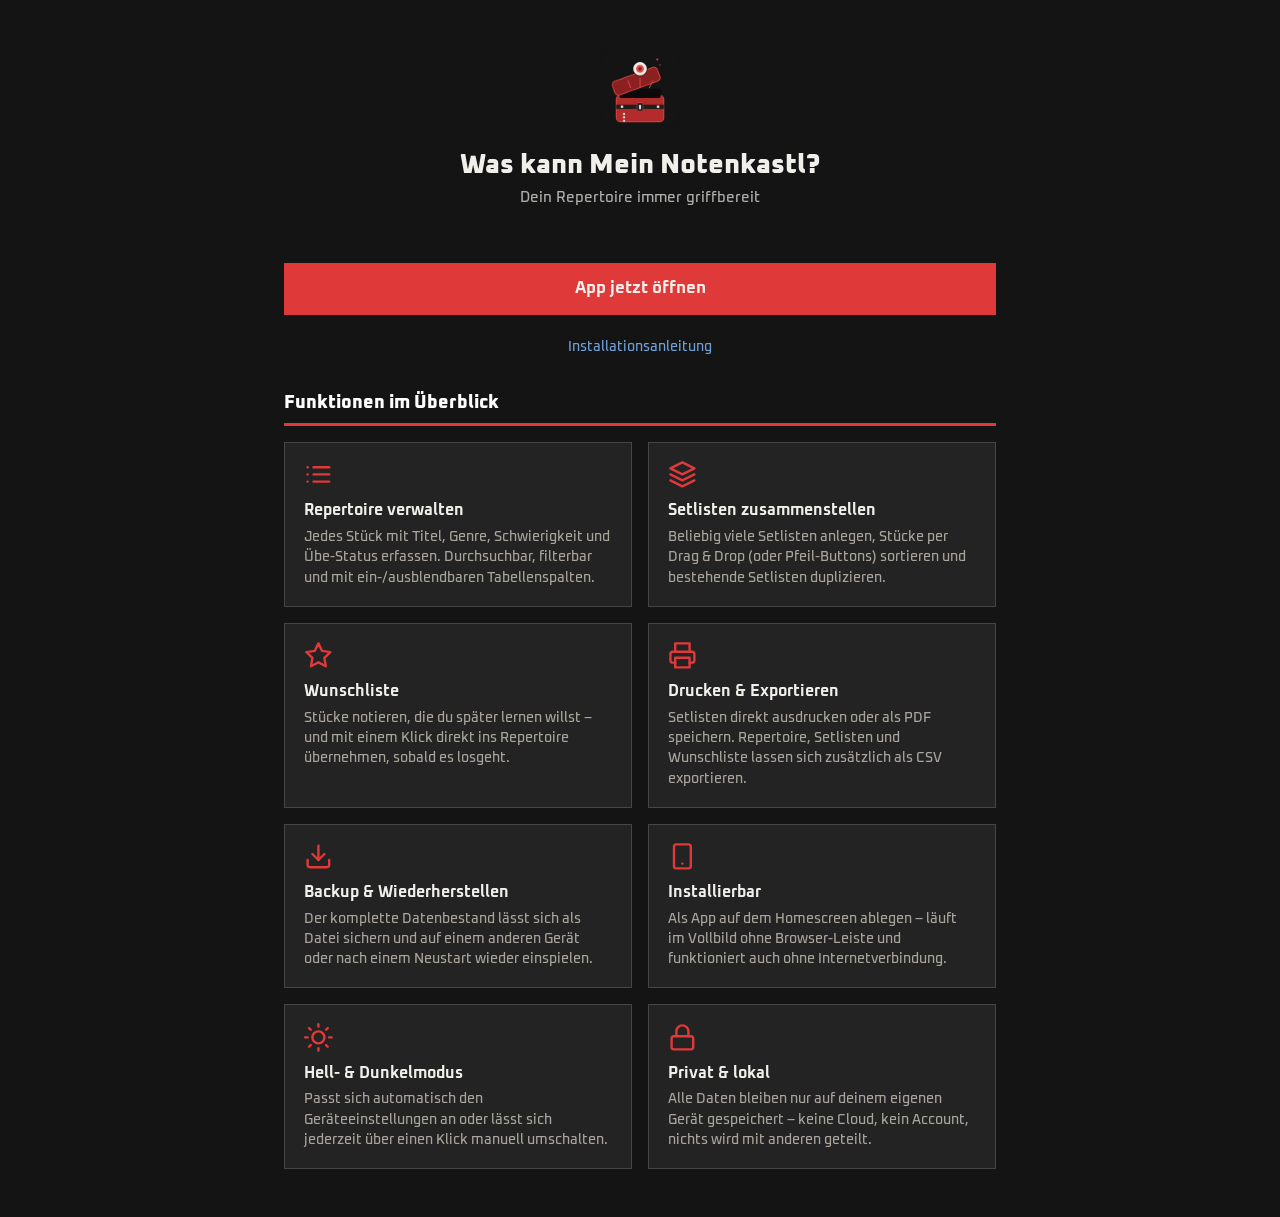
==== funktionen.html @ 83143ffe "Add feature overview page, cross-link with install guide" ====
<!DOCTYPE html>
<html lang="de" data-theme="dark">
<head>
<meta charset="UTF-8">
<meta name="viewport" content="width=device-width, initial-scale=1.0">
<title>Mein Notenkastl – Was die App kann</title>
<meta name="description" content="Ein Überblick über alle Funktionen von Mein Notenkastl">
<link rel="preconnect" href="https://fonts.googleapis.com">
<link rel="preconnect" href="https://fonts.gstatic.com" crossorigin>
<link href="https://fonts.googleapis.com/css2?family=Oxanium:wght@400;500;600;700;800&display=swap" rel="stylesheet">
<link rel="stylesheet" href="style.css">
<link rel="icon" type="image/png" sizes="48x48" href="Icons/icon-48-mdpi.png">
<style>
  .guide { max-width: 760px; margin: 0 auto; padding: 2rem 1.5rem 3rem; }

  .hero { text-align: center; padding: 1rem 0 2rem; }
  .hero .logo { width: 5rem; height: 5rem; }
  .hero h1 { font-size: 1.7rem; font-weight: 800; margin: 1rem 0 0.3rem; }
  .hero .tagline { font-size: 0.95rem; opacity: 0.7; margin: 0; }

  .cta {
    display: block;
    text-align: center;
    text-decoration: none;
    background: var(--accent);
    color: var(--header-text);
    border: 1px solid var(--accent);
    font-weight: 700;
    font-size: 1.05rem;
    padding: 0.9rem 1.5rem;
    margin: 1.5rem 0;
  }
  .cta:hover { background: var(--accent-dark); }

  .cta-links {
    display: flex;
    justify-content: center;
    gap: 1.2rem;
    font-size: 0.85rem;
    margin: 0 0 2rem;
  }
  .cta-links a { color: var(--info); text-decoration: none; }
  .cta-links a:hover { text-decoration: underline; }

  h2.section-title {
    font-size: 1.15rem;
    font-weight: 800;
    color: var(--heading);
    margin: 2.2rem 0 1rem;
    padding-bottom: 0.5rem;
    border-bottom: 3px solid var(--accent);
  }

  .features { display: grid; grid-template-columns: 1fr 1fr; gap: 1rem; }
  .feature-card {
    background: var(--paper);
    border: 1px solid var(--border);
    padding: 1.1rem 1.2rem;
  }
  .feature-card .icon {
    width: 1.8rem;
    height: 1.8rem;
    color: var(--accent);
    margin-bottom: 0.6rem;
  }
  .feature-card h3 {
    font-size: 0.98rem;
    font-weight: 700;
    margin: 0 0 0.4rem;
  }
  .feature-card p {
    font-size: 0.85rem;
    color: var(--text-muted);
    margin: 0;
    line-height: 1.5;
  }

  @media (max-width: 560px) {
    .features { grid-template-columns: 1fr; }
  }
</style>
</head>
<body>

<div class="guide">
  <div class="hero">
    <img class="logo" src="Icons/icon-192-xxxhdpi.png" alt="Mein Notenkastl Logo">
    <h1>Was kann Mein Notenkastl?</h1>
    <p class="tagline">Dein Repertoire immer griffbereit</p>
  </div>

  <a class="cta" href="https://schmittsteffen.github.io/mein-notenkastl/">App jetzt öffnen</a>
  <div class="cta-links">
    <a href="installieren.html">Installationsanleitung</a>
  </div>

  <h2 class="section-title">Funktionen im Überblick</h2>
  <div class="features">
    <div class="feature-card">
      <svg class="icon" viewBox="0 0 24 24" fill="none" stroke="currentColor" stroke-width="2" stroke-linecap="round" stroke-linejoin="round" aria-hidden="true"><line x1="8" y1="6" x2="21" y2="6"/><line x1="8" y1="12" x2="21" y2="12"/><line x1="8" y1="18" x2="21" y2="18"/><line x1="3" y1="6" x2="3.01" y2="6"/><line x1="3" y1="12" x2="3.01" y2="12"/><line x1="3" y1="18" x2="3.01" y2="18"/></svg>
      <h3>Repertoire verwalten</h3>
      <p>Jedes Stück mit Titel, Genre, Schwierigkeit und Übe-Status erfassen. Durchsuchbar, filterbar und mit ein-/ausblendbaren Tabellenspalten.</p>
    </div>
    <div class="feature-card">
      <svg class="icon" viewBox="0 0 24 24" fill="none" stroke="currentColor" stroke-width="2" stroke-linecap="round" stroke-linejoin="round" aria-hidden="true"><polygon points="12 2 2 7 12 12 22 7 12 2"/><polyline points="2 17 12 22 22 17"/><polyline points="2 12 12 17 22 12"/></svg>
      <h3>Setlisten zusammenstellen</h3>
      <p>Beliebig viele Setlisten anlegen, Stücke per Drag &amp; Drop (oder Pfeil-Buttons) sortieren und bestehende Setlisten duplizieren.</p>
    </div>
    <div class="feature-card">
      <svg class="icon" viewBox="0 0 24 24" fill="none" stroke="currentColor" stroke-width="2" stroke-linecap="round" stroke-linejoin="round" aria-hidden="true"><polygon points="12 2 15.09 8.26 22 9.27 17 14.14 18.18 21.02 12 17.77 5.82 21.02 7 14.14 2 9.27 8.91 8.26 12 2"/></svg>
      <h3>Wunschliste</h3>
      <p>Stücke notieren, die du später lernen willst – und mit einem Klick direkt ins Repertoire übernehmen, sobald es losgeht.</p>
    </div>
    <div class="feature-card">
      <svg class="icon" viewBox="0 0 24 24" fill="none" stroke="currentColor" stroke-width="2" stroke-linecap="round" stroke-linejoin="round" aria-hidden="true"><polyline points="6 9 6 2 18 2 18 9"/><path d="M6 18H4a2 2 0 0 1-2-2v-5a2 2 0 0 1 2-2h16a2 2 0 0 1 2 2v5a2 2 0 0 1-2 2h-2"/><rect x="6" y="14" width="12" height="8"/></svg>
      <h3>Drucken &amp; Exportieren</h3>
      <p>Setlisten direkt ausdrucken oder als PDF speichern. Repertoire, Setlisten und Wunschliste lassen sich zusätzlich als CSV exportieren.</p>
    </div>
    <div class="feature-card">
      <svg class="icon" viewBox="0 0 24 24" fill="none" stroke="currentColor" stroke-width="2" stroke-linecap="round" stroke-linejoin="round" aria-hidden="true"><path d="M21 15v4a2 2 0 0 1-2 2H5a2 2 0 0 1-2-2v-4"/><polyline points="7 10 12 15 17 10"/><line x1="12" y1="15" x2="12" y2="3"/></svg>
      <h3>Backup &amp; Wiederherstellen</h3>
      <p>Der komplette Datenbestand lässt sich als Datei sichern und auf einem anderen Gerät oder nach einem Neustart wieder einspielen.</p>
    </div>
    <div class="feature-card">
      <svg class="icon" viewBox="0 0 24 24" fill="none" stroke="currentColor" stroke-width="2" stroke-linecap="round" stroke-linejoin="round" aria-hidden="true"><rect x="5" y="2" width="14" height="20" rx="2"/><line x1="12" y1="18" x2="12.01" y2="18"/></svg>
      <h3>Installierbar</h3>
      <p>Als App auf dem Homescreen ablegen – läuft im Vollbild ohne Browser-Leiste und funktioniert auch ohne Internetverbindung.</p>
    </div>
    <div class="feature-card">
      <svg class="icon" viewBox="0 0 24 24" fill="none" stroke="currentColor" stroke-width="2" stroke-linecap="round" stroke-linejoin="round" aria-hidden="true"><circle cx="12" cy="12" r="5"/><line x1="12" y1="1" x2="12" y2="3"/><line x1="12" y1="21" x2="12" y2="23"/><line x1="4.22" y1="4.22" x2="5.64" y2="5.64"/><line x1="18.36" y1="18.36" x2="19.78" y2="19.78"/><line x1="1" y1="12" x2="3" y2="12"/><line x1="21" y1="12" x2="23" y2="12"/><line x1="4.22" y1="19.78" x2="5.64" y2="18.36"/><line x1="18.36" y1="5.64" x2="19.78" y2="4.22"/></svg>
      <h3>Hell- &amp; Dunkelmodus</h3>
      <p>Passt sich automatisch den Geräteeinstellungen an oder lässt sich jederzeit über einen Klick manuell umschalten.</p>
    </div>
    <div class="feature-card">
      <svg class="icon" viewBox="0 0 24 24" fill="none" stroke="currentColor" stroke-width="2" stroke-linecap="round" stroke-linejoin="round" aria-hidden="true"><rect x="3" y="11" width="18" height="11" rx="2" ry="2"/><path d="M7 11V7a5 5 0 0 1 10 0v4"/></svg>
      <h3>Privat &amp; lokal</h3>
      <p>Alle Daten bleiben nur auf deinem eigenen Gerät gespeichert – keine Cloud, kein Account, nichts wird mit anderen geteilt.</p>
    </div>
  </div>
</div>

</body>
</html>
---- style.css ----
:root {
  --wood-dark: #0d0d0d;
  --wood: #1e1e1e;
  --wood-light: #2c2c2c;
  --cream: #c7c7c7;
  --cream-dark: #d9d9d9;
  --paper: #e9e9e9;
  --accent: #b3241f;
  --accent-dark: #961e1a;
  --info: #4a7bb2;
  --info-dark: #3c6491;
  --gold: #b8860b;
  --green: #5c6e38;
  --green-dark: #4b5a2d;
  --danger: #d9821b;
  --danger-dark: #b96e14;
  --text: #161616;
  --text-muted: #5a5a5a;
  --border: #4a4a4a;
  --shadow: 0 2px 5px rgba(0, 0, 0, 0.18);
  --radius: 0;
  --header-text: #f2f0ec;
  --heading: #121212;
}

:root[data-theme="dark"] {
  --heading: #ffffff;
  --wood-dark: #0a0a0a;
  --wood: #161616;
  --wood-light: #242424;
  --cream: #141414;
  --cream-dark: #1e1e1e;
  --paper: #232323;
  --accent: #e0393a;
  --accent-dark: #c72e2f;
  --info: #6ea0d6;
  --info-dark: #5688bd;
  --gold: #d9ac3f;
  --green: #82a24c;
  --green-dark: #6c8a3a;
  --danger: #f0982e;
  --danger-dark: #d47f1c;
  --text: #f0efe9;
  --text-muted: #a8a49b;
  --border: #454545;
  --shadow: 0 2px 8px rgba(0, 0, 0, 0.55);
}

* { box-sizing: border-box; }

.icon {
  width: 1em;
  height: 1em;
  flex-shrink: 0;
  vertical-align: -0.15em;
}

html, body {
  margin: 0;
  padding: 0;
  background: var(--cream);
  color: var(--text);
  font-family: "Oxanium", "Segoe UI", Verdana, sans-serif;
  font-weight: 500;
}

@media (prefers-reduced-motion: no-preference) {
  html, body { transition: background-color 0.2s ease, color 0.2s ease; }
  .table-wrap, .setlist-sidebar, .setlist-main, .modal, thead th,
  #setlist-songs li, .toolbar input, .toolbar select {
    transition: background-color 0.2s ease, color 0.2s ease, border-color 0.2s ease;
  }
}

button {
  font-family: inherit;
  cursor: pointer;
}

input, select, textarea {
  font-family: inherit;
  font-size: 0.95rem;
}

/* ---------- Header ---------- */
.topbar {
  display: flex;
  align-items: center;
  gap: 1.5rem;
  background: linear-gradient(135deg, var(--wood-dark), var(--wood));
  color: var(--header-text);
  padding: 0.9rem 1.5rem;
  border-bottom: 3px solid var(--accent);
  flex-wrap: wrap;
}

.brand {
  display: flex;
  align-items: center;
  gap: 0.75rem;
}

.brand .logo {
  width: 2.6rem;
  height: 2.6rem;
  flex-shrink: 0;
}

.brand-text {
  display: flex;
  flex-direction: column;
  gap: 0.1rem;
}

.brand-text h1 {
  font-size: 1.25rem;
  font-weight: 800;
  letter-spacing: 0.01em;
  margin: 0;
  white-space: nowrap;
}

.tagline {
  margin: 0;
  font-size: 0.72rem;
  font-weight: 500;
  color: var(--header-text);
  opacity: 0.65;
  white-space: nowrap;
}

.tabs {
  display: flex;
  gap: 0.5rem;
  flex: 1;
}

.tab-btn {
  background: transparent;
  border: 1px solid rgba(255, 255, 255, 0.4);
  color: var(--header-text);
  padding: 0.45rem 1rem;
  border-radius: var(--radius);
  font-size: 0.95rem;
  font-weight: 600;
  transition: background 0.15s ease;
}

.tab-btn:hover {
  background: rgba(255, 255, 255, 0.12);
}

.tab-btn.active {
  background: var(--accent);
  border-color: var(--accent);
  color: var(--header-text);
  font-weight: 700;
}

.io-actions {
  display: flex;
  gap: 0.5rem;
}

.io-actions button {
  display: inline-flex;
  align-items: center;
  gap: 0.4rem;
  background: rgba(255, 255, 255, 0.08);
  border: 1px solid rgba(255, 255, 255, 0.35);
  color: var(--header-text);
  padding: 0.4rem 0.8rem;
  border-radius: var(--radius);
  font-size: 0.85rem;
  font-weight: 600;
}

.io-actions button:hover {
  background: rgba(255, 255, 255, 0.2);
}

#btn-theme-toggle {
  font-size: 1.05rem;
  padding: 0.35rem 0.7rem;
  line-height: 1;
}

/* ---------- Main / Views ---------- */
main {
  max-width: 1100px;
  margin: 0 auto;
  padding: 1.5rem;
}

.view { display: none; }
.view.active { display: block; }

.empty-hint {
  color: var(--text-muted);
  padding: 1.5rem 0;
  text-align: center;
}

/* ---------- Toolbar / Filters ---------- */
.toolbar {
  display: flex;
  flex-wrap: wrap;
  gap: 0.6rem;
  margin-bottom: 1.2rem;
  align-items: center;
}

.toolbar input[type="search"] {
  flex: 1;
  min-width: 200px;
  padding: 0.5rem 0.8rem;
  border: 1px solid var(--border);
  border-radius: var(--radius);
  background: var(--paper);
  color: var(--text);
}

.toolbar select {
  padding: 0.5rem 0.6rem;
  border: 1px solid var(--border);
  border-radius: var(--radius);
  background: var(--paper);
  color: var(--text);
}

button.primary {
  background: var(--accent);
  color: var(--header-text);
  border: 1px solid var(--accent);
  padding: 0.55rem 1.1rem;
  border-radius: var(--radius);
  font-weight: 700;
  letter-spacing: 0.01em;
}

button.primary:hover { background: var(--accent-dark); border-color: var(--accent-dark); }

button.danger {
  background: transparent;
  color: var(--danger);
  border: 1px solid var(--danger);
  padding: 0.4rem 0.8rem;
  border-radius: var(--radius);
  font-weight: 600;
}

button.danger:hover { background: var(--danger); color: var(--header-text); }

.full-width { width: 100%; }

.toolbar button:not(.primary) {
  display: inline-flex;
  align-items: center;
  gap: 0.4rem;
  background: transparent;
  border: 1px solid var(--border);
  color: var(--text);
  padding: 0.5rem 0.8rem;
  border-radius: var(--radius);
  font-weight: 600;
  font-size: 0.85rem;
  white-space: nowrap;
}
.toolbar button:not(.primary):hover { background: var(--cream-dark); }

/* ---------- Spalten-Picker ---------- */
.column-picker-wrap { position: relative; }

.popover {
  position: absolute;
  top: calc(100% + 0.4rem);
  left: 0;
  z-index: 30;
  background: var(--paper);
  border: 1px solid var(--border);
  border-radius: var(--radius);
  box-shadow: var(--shadow);
  padding: 0.7rem 0.9rem;
  min-width: 180px;
}

.popover label {
  display: flex;
  align-items: center;
  gap: 0.5rem;
  padding: 0.3rem 0;
  font-size: 0.9rem;
  color: var(--text);
  cursor: pointer;
  white-space: nowrap;
}

/* ---------- Bulk-Aktionen ---------- */
.bulk-actions[hidden] { display: none; }

.bulk-actions {
  display: flex;
  flex-wrap: wrap;
  align-items: center;
  gap: 0.7rem;
  background: var(--cream-dark);
  border: 1px solid var(--border);
  border-radius: var(--radius);
  padding: 0.6rem 0.9rem;
  margin-bottom: 0.8rem;
}

.bulk-actions #bulk-count {
  font-weight: 600;
  font-size: 0.9rem;
}

.bulk-actions select {
  padding: 0.4rem 0.6rem;
  border: 1px solid var(--border);
  border-radius: var(--radius);
  background: var(--paper);
  color: var(--text);
}

.bulk-actions button.primary {
  padding: 0.4rem 0.9rem;
}

.bulk-actions button[type="button"] {
  background: transparent;
  border: 1px solid var(--border);
  color: var(--text-muted);
  padding: 0.4rem 0.8rem;
  border-radius: var(--radius);
  font-size: 0.85rem;
}
.bulk-actions button[type="button"]:hover { background: var(--paper); }

/* ---------- Song table ---------- */
.table-wrap {
  background: var(--paper);
  border: 1px solid var(--border);
  border-radius: var(--radius);
  box-shadow: var(--shadow);
  overflow: hidden;
}

table {
  width: 100%;
  border-collapse: collapse;
}

thead th {
  text-align: left;
  padding: 0.7rem 0.9rem;
  background: var(--cream-dark);
  border-bottom: 2px solid var(--border);
  font-size: 0.85rem;
  font-weight: 700;
  color: var(--heading);
  user-select: none;
  white-space: nowrap;
}

thead th[data-sort] { cursor: pointer; }
thead th[data-sort]:hover { color: var(--accent); }

th.col-check, td.col-check {
  width: 2.4rem;
  text-align: center;
}

input[type="checkbox"] {
  accent-color: var(--accent);
  width: 1.05rem;
  height: 1.05rem;
  cursor: pointer;
}

#song-table.hide-genre .col-genre,
#song-table.hide-difficulty .col-difficulty,
#song-table.hide-status .col-status {
  display: none;
}

thead th.sorted::after {
  content: " " attr(data-dir);
}

tbody td {
  padding: 0.65rem 0.9rem;
  border-bottom: 1px solid var(--border);
  font-size: 0.92rem;
  vertical-align: middle;
}

tbody tr:hover { background: var(--cream-dark); }
tbody tr:last-child td { border-bottom: none; }

.stars { color: var(--gold); letter-spacing: 1px; white-space: nowrap; }

.link-icons a {
  margin-right: 0.5rem;
  text-decoration: none;
  color: var(--info);
  font-size: 1.05rem;
}

.link-icons a[title="Audio öffnen"] { color: var(--green); }

.row-actions { white-space: nowrap; text-align: right; }

.row-actions button {
  background: transparent;
  border: 1px solid transparent;
  font-size: 1rem;
  padding: 0.25rem 0.4rem;
  border-radius: var(--radius);
  color: var(--text-muted);
}

.row-actions button:hover { background: var(--cream-dark); color: var(--text); }

/* ---------- Setlisten ---------- */
.setlist-layout {
  display: flex;
  gap: 1.2rem;
  align-items: flex-start;
}

.setlist-sidebar {
  width: 260px;
  flex-shrink: 0;
  background: var(--paper);
  border: 1px solid var(--border);
  border-radius: var(--radius);
  box-shadow: var(--shadow);
  padding: 1rem;
}

#setlist-list {
  list-style: none;
  margin: 0.8rem 0 0;
  padding: 0;
}

#setlist-list li {
  padding: 0.55rem 0.7rem;
  border: 1px solid transparent;
  border-radius: var(--radius);
  cursor: pointer;
  margin-bottom: 0.25rem;
  font-size: 0.92rem;
  display: flex;
  justify-content: space-between;
  align-items: center;
  color: var(--text);
}

#setlist-list li:hover { background: var(--cream-dark); border-color: var(--border); }

#setlist-list li.active {
  background: var(--accent);
  border-color: var(--accent);
  color: var(--header-text);
  font-weight: 700;
}

#setlist-list li .count {
  font-size: 0.78rem;
  font-weight: 700;
  background: transparent;
  border: 1px solid var(--green);
  color: var(--green);
  padding: 0.05rem 0.4rem;
}

#setlist-list li.active .count {
  border-color: var(--header-text);
  color: var(--header-text);
}

.setlist-main {
  flex: 1;
  min-width: 0;
  background: var(--paper);
  border: 1px solid var(--border);
  border-radius: var(--radius);
  box-shadow: var(--shadow);
  padding: 1.2rem 1.4rem;
  min-height: 300px;
}

.setlist-header {
  display: flex;
  justify-content: space-between;
  align-items: center;
  gap: 1rem;
  margin-bottom: 0.6rem;
}

.setlist-name-input {
  font-size: 1.2rem;
  font-weight: 800;
  border: 1px solid transparent;
  background: transparent;
  padding: 0.3rem 0.4rem;
  border-radius: var(--radius);
  color: var(--heading);
  flex: 1;
}

.setlist-name-input:hover, .setlist-name-input:focus {
  border-color: var(--border);
  background: var(--cream-dark);
  outline: none;
}

.setlist-header-actions { display: flex; gap: 0.5rem; }
.setlist-header-actions button {
  display: inline-flex;
  align-items: center;
  gap: 0.4rem;
  background: transparent;
  border: 1px solid var(--border);
  color: var(--text);
  padding: 0.4rem 0.8rem;
  border-radius: var(--radius);
  font-size: 0.85rem;
  font-weight: 600;
}
.setlist-header-actions button:hover { background: var(--cream-dark); }

.setlist-header-actions button.danger {
  background: var(--danger);
  border-color: var(--danger);
  color: var(--header-text);
}
.setlist-header-actions button.danger:hover { background: var(--danger-dark); border-color: var(--danger-dark); }

.setlist-summary {
  font-size: 0.85rem;
  color: var(--text-muted);
  margin-bottom: 1rem;
  padding-bottom: 0.8rem;
  border-bottom: 1px dashed var(--border);
}

.add-song-row { margin-bottom: 1rem; }

.add-song-row select {
  width: 100%;
  padding: 0.55rem 0.7rem;
  border: 1px solid var(--border);
  border-radius: var(--radius);
  background: var(--paper);
  color: var(--text);
}

#setlist-songs {
  list-style: none;
  margin: 0;
  padding: 0;
}

#setlist-songs li {
  display: flex;
  align-items: center;
  gap: 0.7rem;
  background: var(--cream-dark);
  border: 1px solid var(--border);
  border-radius: var(--radius);
  padding: 0.6rem 0.8rem;
  margin-bottom: 0.5rem;
  cursor: grab;
}

#setlist-songs li.dragging {
  opacity: 0.4;
}

#setlist-songs li.drag-over {
  border-color: var(--accent);
  border-style: dashed;
}

#setlist-songs li .drag-handle {
  color: var(--text-muted);
  font-size: 1.1rem;
}

#setlist-songs li .order-num {
  font-weight: 700;
  color: var(--heading);
  width: 1.6rem;
  text-align: center;
  flex-shrink: 0;
}

#setlist-songs li .song-info { flex: 1; min-width: 0; }
#setlist-songs li .song-info .t { font-weight: 600; }
#setlist-songs li .song-info .meta { font-size: 0.8rem; color: var(--text-muted); }

#setlist-songs li .reorder-btns {
  display: flex;
  flex-direction: column;
  gap: 2px;
}

#setlist-songs li button.move-btn {
  background: var(--paper);
  border: 1px solid var(--border);
  color: var(--heading);
  font-size: 0.75rem;
  line-height: 1;
  padding: 0.3rem 0.5rem;
  border-radius: var(--radius);
}

#setlist-songs li button.move-btn:disabled {
  opacity: 0.3;
  cursor: default;
}

#setlist-songs li button.remove-btn {
  background: transparent;
  border: none;
  color: var(--danger);
  font-size: 1rem;
  padding: 0.2rem 0.4rem;
  flex-shrink: 0;
}

/* ---------- Modal ---------- */
.modal-overlay {
  position: fixed;
  inset: 0;
  background: rgba(0, 0, 0, 0.65);
  display: flex;
  align-items: center;
  justify-content: center;
  z-index: 50;
  padding: 1rem;
}

.modal-overlay[hidden] {
  display: none;
}

.modal {
  background: var(--paper);
  border: 1px solid var(--border);
  border-radius: var(--radius);
  padding: 1.5rem 1.7rem;
  width: 100%;
  max-width: 480px;
  max-height: 90vh;
  overflow-y: auto;
  box-shadow: 0 10px 30px rgba(0,0,0,0.4);
}

.modal h2 {
  margin-top: 0;
  font-weight: 800;
  color: var(--heading);
}

#song-form label, #wishlist-form label {
  display: block;
  font-size: 0.85rem;
  color: var(--text-muted);
  margin-bottom: 0.8rem;
}

#song-form input, #song-form select, #song-form textarea,
#wishlist-form input, #wishlist-form select, #wishlist-form textarea {
  display: block;
  width: 100%;
  margin-top: 0.3rem;
  padding: 0.5rem 0.6rem;
  border: 1px solid var(--border);
  border-radius: var(--radius);
  background: var(--cream);
  color: var(--text);
}

#song-form input:focus, #song-form select:focus, #song-form textarea:focus,
#wishlist-form input:focus, #wishlist-form select:focus, #wishlist-form textarea:focus {
  outline: 2px solid var(--info);
  outline-offset: 1px;
}

.form-row {
  display: flex;
  gap: 1rem;
}
.form-row label { flex: 1; }

.modal-actions {
  display: flex;
  justify-content: flex-end;
  gap: 0.6rem;
  margin-top: 1rem;
}

.modal-actions button {
  background: transparent;
  border: 1px solid var(--border);
  color: var(--text);
  padding: 0.5rem 1.1rem;
  border-radius: var(--radius);
  font-weight: 600;
}
.modal-actions button:hover { background: var(--cream-dark); }

.modal-actions button.primary {
  background: var(--accent);
  border-color: var(--accent);
  color: var(--header-text);
}
.modal-actions button.primary:hover { background: var(--accent-dark); border-color: var(--accent-dark); }

/* ---------- Print ---------- */
#print-area { display: none; }

@media print {
  body { background: #fff; }
  body * { visibility: hidden; }
  #print-area, #print-area * { visibility: visible; }
  #print-area {
    display: block;
    position: absolute;
    top: 0;
    left: 0;
    width: 100%;
    padding: 1cm;
    color: #000;
  }
  #print-area h1 {
    font-size: 1.5rem;
    margin-bottom: 0.1rem;
  }
  #print-area .print-date {
    color: #555;
    font-size: 0.85rem;
    margin-bottom: 1rem;
  }
  #print-area ol {
    padding-left: 1.4rem;
  }
  #print-area li {
    font-size: 1.05rem;
    padding: 0.35rem 0;
    border-bottom: 1px solid #ccc;
  }
  #print-area .meta {
    color: #444;
    font-size: 0.85rem;
  }
}

/* ---------- Responsive: Tablet ---------- */
@media (max-width: 900px) {
  main { padding: 1rem; }

  .setlist-layout { flex-direction: column; }
  .setlist-sidebar { width: 100%; }
  .setlist-sidebar #setlist-list {
    display: flex;
    flex-wrap: wrap;
    gap: 0.4rem;
  }
  .setlist-sidebar #setlist-list li {
    margin-bottom: 0;
    flex: 1 1 auto;
  }
}

/* ---------- Responsive: Mobile ---------- */
@media (max-width: 640px) {
  .topbar {
    flex-direction: column;
    align-items: stretch;
    gap: 0.7rem;
    padding: 0.8rem 1rem;
  }
  .brand { justify-content: center; }
  .brand .logo { width: 2.2rem; height: 2.2rem; }
  .brand-text h1 { font-size: 1.1rem; }
  .tagline { font-size: 0.68rem; }
  .tabs { justify-content: center; }
  .tab-btn { flex: 1; text-align: center; }
  .io-actions { justify-content: center; }

  main { padding: 0.75rem; }

  .toolbar { flex-direction: column; align-items: stretch; }
  .toolbar input[type="search"],
  .toolbar select,
  .toolbar button { width: 100%; }
  .column-picker-wrap { width: 100%; }
  .popover { left: 0; right: 0; width: auto; }

  .bulk-actions { flex-direction: column; align-items: stretch; }
  .bulk-actions select, .bulk-actions button { width: 100%; }

  /* Tabellen: horizontal scrollbar statt Zusammenquetschen */
  .table-wrap { overflow-x: auto; -webkit-overflow-scrolling: touch; }
  #song-table { min-width: 560px; }
  #wishlist-table { min-width: 480px; }

  .form-row { flex-direction: column; gap: 0; }

  .modal { padding: 1.1rem 1.2rem; max-width: 100%; }
  .modal-overlay { padding: 0.5rem; }

  .setlist-main { padding: 1rem; }
  .setlist-header { flex-wrap: wrap; }
  .setlist-name-input { font-size: 1.05rem; min-width: 0; }
  .setlist-header-actions {
    width: 100%;
    display: grid;
    grid-template-columns: repeat(2, 1fr);
    gap: 0.5rem;
  }
  .setlist-header-actions button {
    width: 100%;
    justify-content: center;
  }

  #setlist-songs li { flex-wrap: wrap; }
  #setlist-songs li .drag-handle { display: none; }
  #setlist-songs li button.move-btn { padding: 0.4rem 0.6rem; font-size: 0.85rem; }
  #setlist-songs li button.remove-btn { font-size: 1.2rem; padding: 0.3rem 0.5rem; }

  .row-actions button { font-size: 1.15rem; padding: 0.35rem 0.5rem; }
}
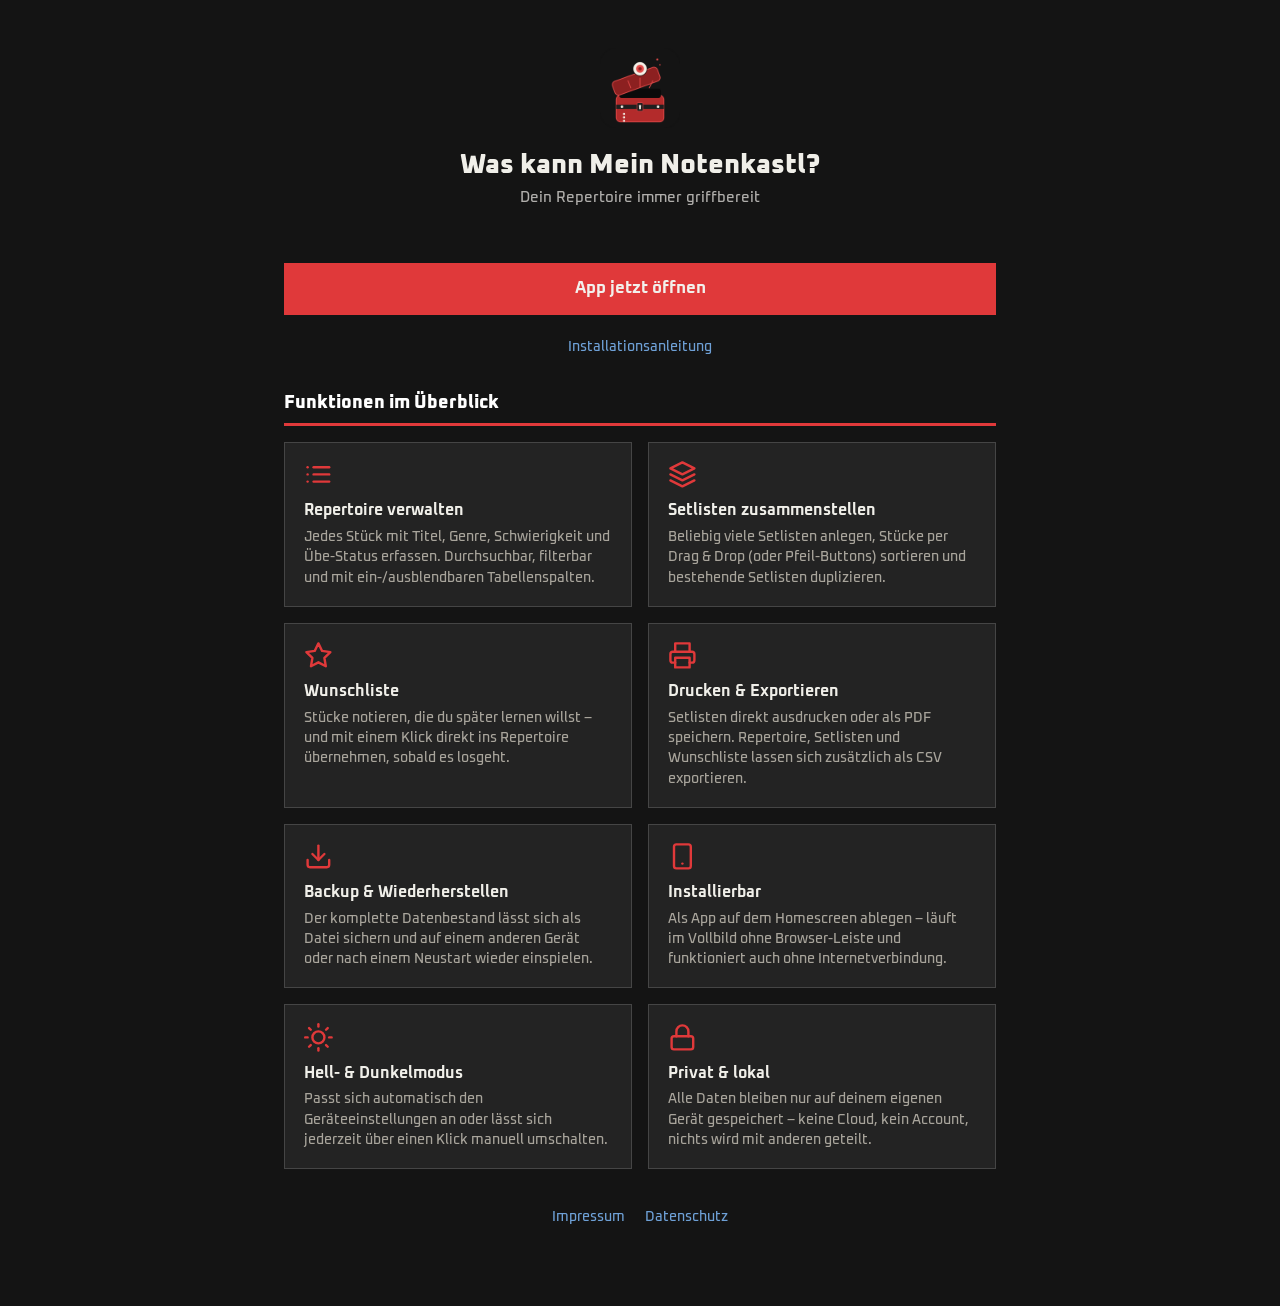
==== commit e25bf262: "Add Impressum and Datenschutzerklaerung pages Rechtliche Absicherung fuer die oeffentlich zugaenglic" ====
--- a/funktionen.html
+++ b/funktionen.html
@@ -137,6 +137,11 @@
       <p>Alle Daten bleiben nur auf deinem eigenen Gerät gespeichert – keine Cloud, kein Account, nichts wird mit anderen geteilt.</p>
     </div>
   </div>
+
+  <div class="cta-links" style="margin-top: 2.5rem;">
+    <a href="impressum.html">Impressum</a>
+    <a href="datenschutz.html">Datenschutz</a>
+  </div>
 </div>
 
 </body>
--- a/style.css
+++ b/style.css
@@ -777,6 +777,18 @@
   }
 }
 
+/* ---------- Footer ---------- */
+.app-footer {
+  max-width: 1100px;
+  margin: 0 auto;
+  padding: 1.5rem;
+  text-align: center;
+  font-size: 0.8rem;
+  color: var(--text-muted);
+}
+.app-footer a { color: var(--text-muted); text-decoration: none; }
+.app-footer a:hover { color: var(--info); text-decoration: underline; }
+
 /* ---------- Responsive: Mobile ---------- */
 @media (max-width: 640px) {
   .topbar {
